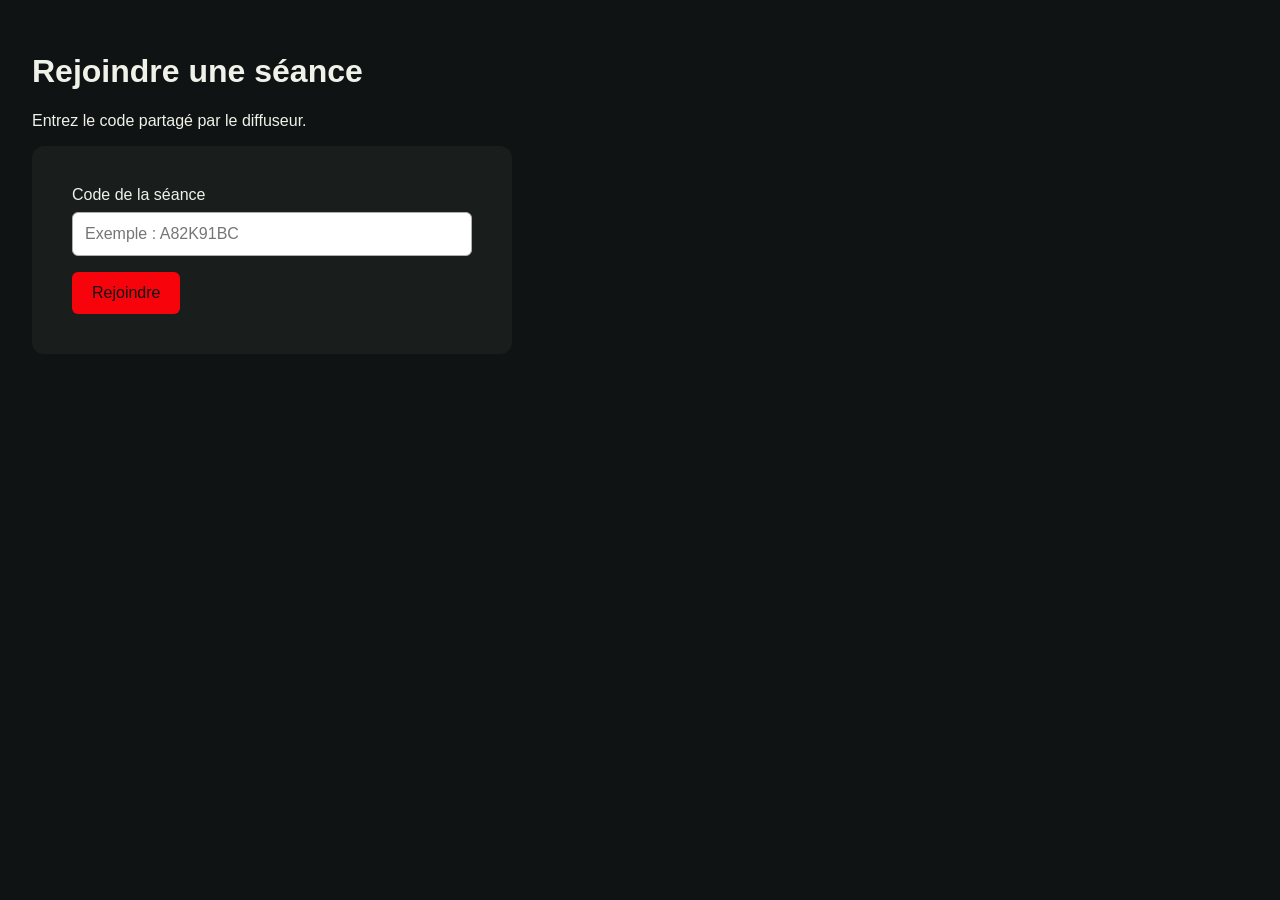
==== apprentissage wary/index.html @ e626be02 "premiere maquette du site" ====
<!DOCTYPE html>
<html lang="fr">
  <head>
    <link rel="stylesheet" href="style.css">
    <meta charset="UTF-8">
    <meta name="viewport" content="width=device-width, initial-scale=1">
    <title>Mon premier écran Stream’int</title>
  </head>

  <body>
    <h1>Rejoindre une séance</h1>

    <p>Entrez le code partagé par le diffuseur.</p>

   <form id="formulaire">
  <label for="code">Code de la séance</label>

  <input
    id="code"
    name="code"
    type="text"
    placeholder="Exemple : A82K91BC"
    required
  >

  <button type="submit">Rejoindre</button>
</form>

<p id="message" role="status"></p>

<script src="script.js"></script>
  </body>
</html>
---- apprentissage wary/style.css ----
body {
  font-family: Arial, sans-serif;
  background-color: #101313;
  color: #eff2e9;
  padding: 24px;
}

form {
  background-color: #191d1c;
  padding: 40px;
  border-radius: 12px;
  max-width: 400px;
}

label {
  display: block;
  margin-bottom: 8px;
}

input {
  box-sizing: border-box;
  width: 100%;
  padding: 12px;
  margin-bottom: 16px;
  border: 1px solid #a9b1a8;
  border-radius: 6px;
  font-size: 16px;
}

button {
  background-color: #f7030c;
  color: #101313;
  padding: 12px 20px;
  border: none;
  border-radius: 6px;
  font-size: 16px;
  cursor: pointer;
  border-radius: 6px;
}

button:hover {
  background-color: #f7030c;
}
.message-erreur {
  color: #f7030c;
  border-left: 4px solid #f7030c;
  padding-left: 12px;
}

.message-valide {
  color: #eff2e9;
  border-left: 4px solid #eff2e9;
  padding-left: 12px;
}
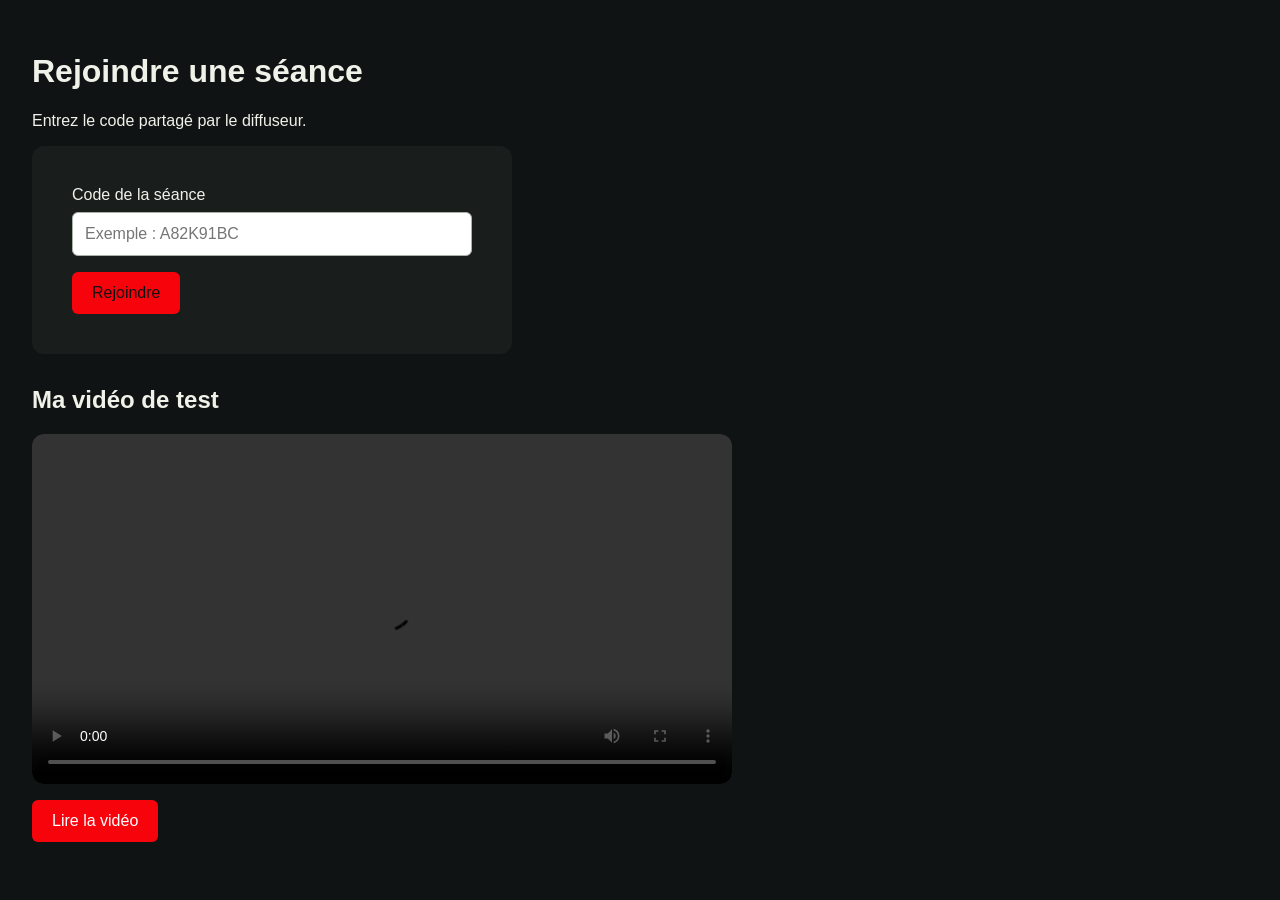
==== commit f75a4805: "Test video et script java ameliore" ====
--- a/apprentissage wary/index.html
+++ b/apprentissage wary/index.html
@@ -27,7 +27,17 @@
 </form>
 
 <p id="message" role="status"></p>
+<section>
+  <h2>Ma vidéo de test</h2>
 
+  <video id="lecteur" controls preload="metadata">
+    <source src="videos/test.mp4" type="video/mp4">
+    Ton navigateur ne prend pas en charge ce lecteur vidéo.
+  </video>
+  <button id="bouton-lecture" type="button">
+  Lire la vidéo
+</button>
+</section>
 <script src="script.js"></script>
   </body>
 </html>
--- a/apprentissage wary/style.css
+++ b/apprentissage wary/style.css
@@ -51,4 +51,20 @@
   color: #eff2e9;
   border-left: 4px solid #eff2e9;
   padding-left: 12px;
+}
+section {
+  margin-top: 32px;
+}
+
+video {
+  display: block;
+  width: 100%;
+  max-width: 700px;
+  background-color: #000000;
+  border-radius: 12px;
+}
+#bouton-lecture {
+  background-color: #f7030c;
+  color: #ffffff;
+  margin-top: 16px;
 }
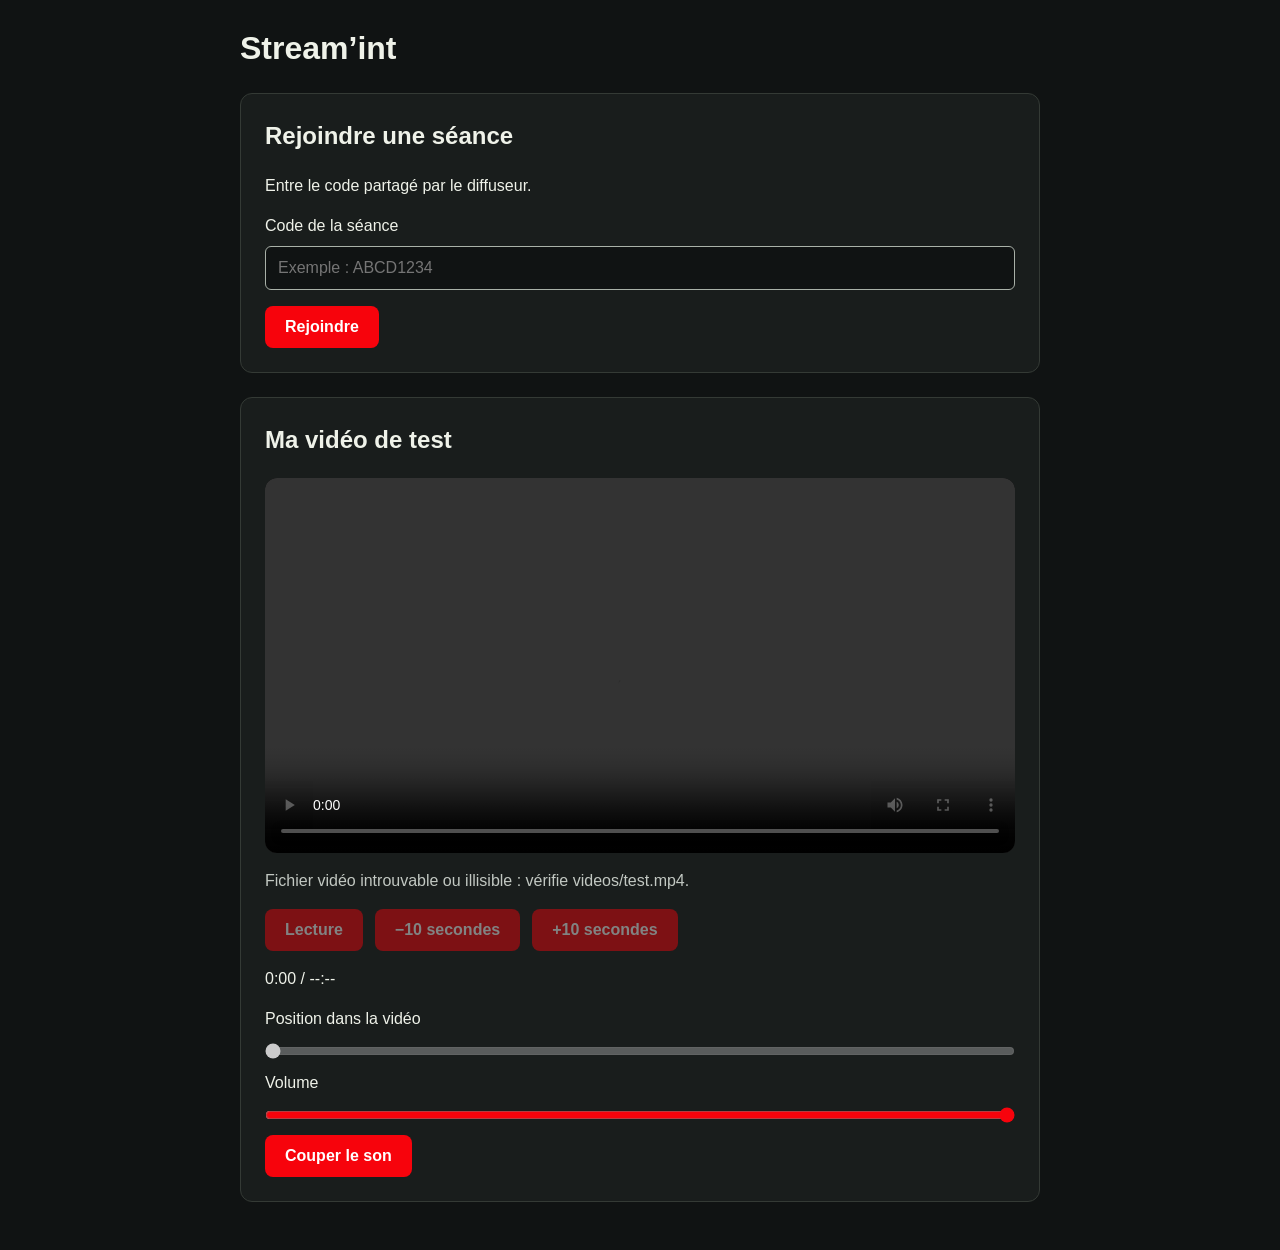
==== commit 148adfda: "maj de öe la maquette du site avec les boutons pause, reglage du volume etc" ====
--- a/apprentissage wary/index.html
+++ b/apprentissage wary/index.html
@@ -1,43 +1,107 @@
 <!DOCTYPE html>
 <html lang="fr">
   <head>
+    <meta charset="UTF-8">
+
+    <meta
+      name="viewport"
+      content="width=device-width, initial-scale=1"
+    >
+
+    <title>Stream’int — Apprentissage de Warren</title>
+
     <link rel="stylesheet" href="style.css">
-    <meta charset="UTF-8">
-    <meta name="viewport" content="width=device-width, initial-scale=1">
-    <title>Mon premier écran Stream’int</title>
+    <script src="script.js" defer></script>
   </head>
 
   <body>
-    <h1>Rejoindre une séance</h1>
+    <main>
+      <h1>Stream’int</h1>
 
-    <p>Entrez le code partagé par le diffuseur.</p>
+      <section>
+        <h2>Rejoindre une séance</h2>
+        <p>Entre le code partagé par le diffuseur.</p>
 
-   <form id="formulaire">
-  <label for="code">Code de la séance</label>
+        <form id="formulaire">
+          <label for="code">Code de la séance</label>
 
-  <input
-    id="code"
-    name="code"
-    type="text"
-    placeholder="Exemple : A82K91BC"
-    required
-  >
+          <input
+            id="code"
+            name="code"
+            type="text"
+            placeholder="Exemple : ABCD1234"
+            autocomplete="off"
+            required
+          >
 
-  <button type="submit">Rejoindre</button>
-</form>
+          <button type="submit">Rejoindre</button>
+        </form>
 
-<p id="message" role="status"></p>
-<section>
-  <h2>Ma vidéo de test</h2>
+        <p id="message" role="status"></p>
+      </section>
 
-  <video id="lecteur" controls preload="metadata">
-    <source src="videos/test.mp4" type="video/mp4">
-    Ton navigateur ne prend pas en charge ce lecteur vidéo.
-  </video>
-  <button id="bouton-lecture" type="button">
-  Lire la vidéo
-</button>
-</section>
-<script src="script.js"></script>
+      <section>
+        <h2>Ma vidéo de test</h2>
+
+        <video
+          id="lecteur"
+          controls
+          preload="metadata"
+          playsinline
+        >
+          <source src="videos/test.mp4" type="video/mp4">
+          Ton navigateur ne prend pas en charge la vidéo.
+        </video>
+
+        <p id="etat-video" role="status">
+          Chargement de la vidéo…
+        </p>
+
+        <div class="commandes">
+          <button id="bouton-lecture" type="button" disabled>
+            Lecture
+          </button>
+
+        
+
+          <button id="bouton-reculer" type="button" disabled>
+            −10 secondes
+          </button>
+
+          <button id="bouton-avancer" type="button" disabled>
+            +10 secondes
+          </button>
+        </div>
+
+        <p id="temps-lecture">0:00 / --:--</p>
+
+        <label for="progression">
+          Position dans la vidéo
+        </label>
+
+        <input
+          id="progression"
+          type="range"
+          min="0"
+          max="0"
+          step="0.1"
+          value="0"
+          disabled
+        >
+        <label for="volume">Volume</label>
+
+       <input
+          id="volume"
+         type="range"
+         min="0"
+         max="1"
+         step="0.05"
+         value="1"
+        > 
+        <button id="bouton-muet" type="button">
+         Couper le son
+        </button>
+      </section>
+    </main>
   </body>
 </html>
--- a/apprentissage wary/style.css
+++ b/apprentissage wary/style.css
@@ -1,15 +1,35 @@
+* {
+  box-sizing: border-box;
+}
+
 body {
+  margin: 0;
+  padding: 24px;
   font-family: Arial, sans-serif;
+  line-height: 1.5;
   background-color: #101313;
   color: #eff2e9;
-  padding: 24px;
 }
 
-form {
+main {
+  max-width: 800px;
+  margin: 0 auto;
+}
+
+h1 {
+  margin-top: 0;
+}
+
+h2 {
+  margin-top: 0;
+}
+
+section {
+  margin-bottom: 24px;
+  padding: 24px;
   background-color: #191d1c;
-  padding: 40px;
+  border: 1px solid #343a35;
   border-radius: 12px;
-  max-width: 400px;
 }
 
 label {
@@ -17,32 +37,46 @@
   margin-bottom: 8px;
 }
 
-input {
-  box-sizing: border-box;
+input[type="text"] {
+  display: block;
   width: 100%;
+  margin-bottom: 16px;
   padding: 12px;
-  margin-bottom: 16px;
+  font-size: 16px;
+  color: #eff2e9;
+  background-color: #101313;
   border: 1px solid #a9b1a8;
   border-radius: 6px;
-  font-size: 16px;
 }
 
 button {
+  padding: 12px 20px;
+  font-size: 16px;
+  font-weight: bold;
+  color: #ffffff;
   background-color: #f7030c;
-  color: #101313;
-  padding: 12px 20px;
   border: none;
-  border-radius: 6px;
-  font-size: 16px;
+  border-radius: 8px;
   cursor: pointer;
-  border-radius: 6px;
 }
 
-button:hover {
-  background-color: #f7030c;
+button:hover:not(:disabled) {
+  background-color: #cf020a;
 }
+
+button:disabled {
+  opacity: 0.45;
+  cursor: not-allowed;
+}
+
+button:focus-visible,
+input:focus-visible {
+  outline: 2px solid #ffffff;
+  outline-offset: 4px;
+}
+
 .message-erreur {
-  color: #f7030c;
+  color: #ff858a;
   border-left: 4px solid #f7030c;
   padding-left: 12px;
 }
@@ -52,19 +86,56 @@
   border-left: 4px solid #eff2e9;
   padding-left: 12px;
 }
-section {
-  margin-top: 32px;
+
+#message:empty {
+  display: none;
 }
 
 video {
   display: block;
   width: 100%;
-  max-width: 700px;
   background-color: #000000;
   border-radius: 12px;
 }
-#bouton-lecture {
-  background-color: #f7030c;
-  color: #ffffff;
+
+.commandes {
+  display: flex;
+  flex-wrap: wrap;
+  gap: 12px;
   margin-top: 16px;
+}
+
+#etat-video {
+  color: #c2c8c2;
+}
+
+#temps-lecture {
+  font-variant-numeric: tabular-nums;
+}
+
+#progression {
+  display: block;
+  width: 100%;
+  margin: 12px 0;
+  accent-color: #f7030c;
+}
+
+@media (max-width: 480px) {
+  body {
+    padding: 12px;
+  }
+
+  section {
+    padding: 16px;
+  }
+
+  .commandes button {
+    flex: 1 1 140px;
+  }
+}
+#volume {
+  display: block;
+  width: 100%;
+  margin: 12px 0;
+  accent-color: #f7030c;
 }
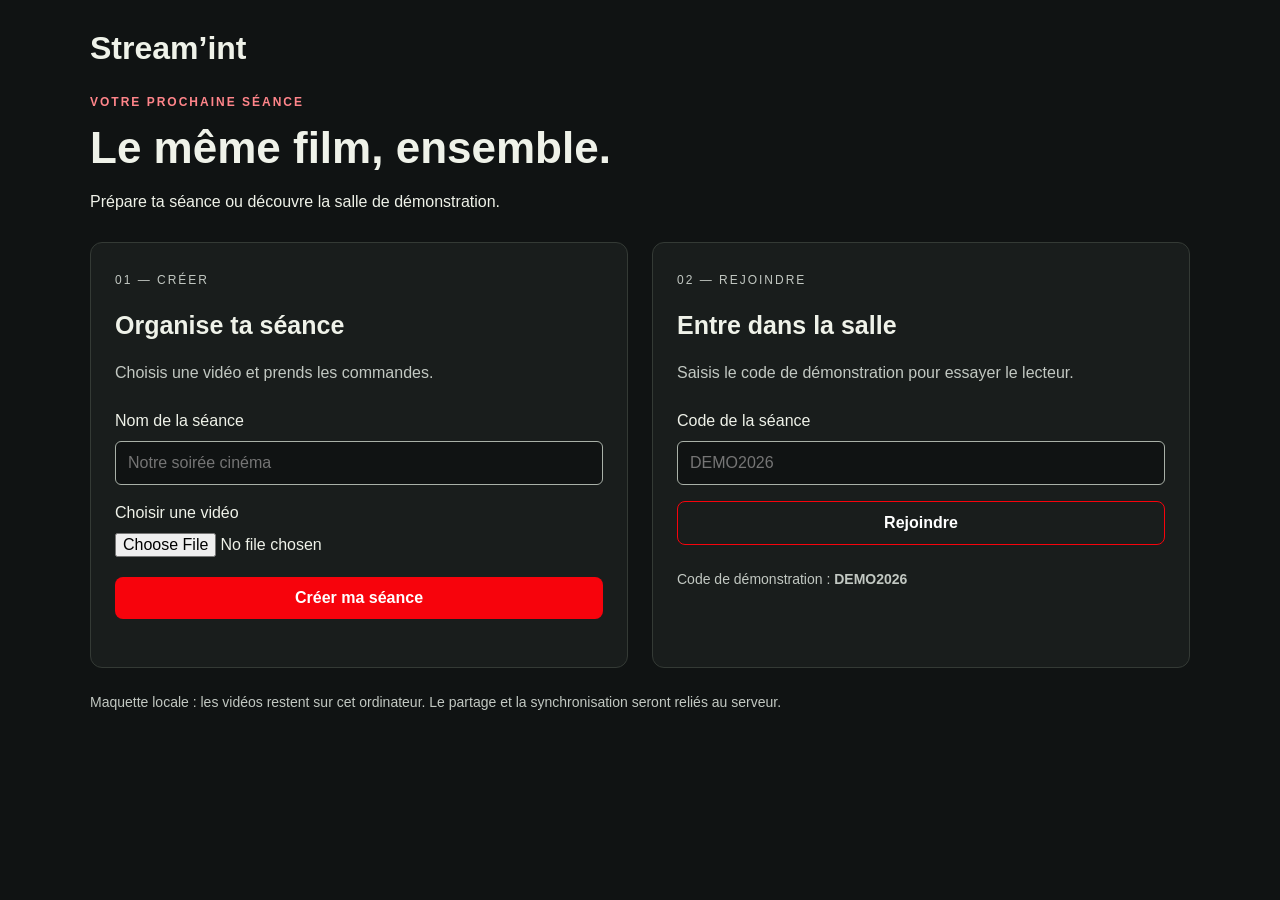
==== commit da8516fe: "Ajout de la navigation et de commandes sur la maquette" ====
--- a/apprentissage wary/index.html
+++ b/apprentissage wary/index.html
@@ -2,13 +2,9 @@
 <html lang="fr">
   <head>
     <meta charset="UTF-8">
+    <meta name="viewport" content="width=device-width, initial-scale=1">
 
-    <meta
-      name="viewport"
-      content="width=device-width, initial-scale=1"
-    >
-
-    <title>Stream’int — Apprentissage de Warren</title>
+    <title>Stream’int</title>
 
     <link rel="stylesheet" href="style.css">
     <script src="script.js" defer></script>
@@ -18,30 +14,105 @@
     <main>
       <h1>Stream’int</h1>
 
-      <section>
-        <h2>Rejoindre une séance</h2>
-        <p>Entre le code partagé par le diffuseur.</p>
+      <!-- Formulaire d’entrée dans la salle -->
+      <section id="accueil">
+  <div class="introduction">
+    <p class="surtitre">VOTRE PROCHAINE SÉANCE</p>
+    <h2>Le même film, ensemble.</h2>
+    <p>Prépare ta séance ou découvre la salle de démonstration.</p>
+  </div>
 
-        <form id="formulaire">
-          <label for="code">Code de la séance</label>
+  <div class="cartes-accueil">
+    <!-- Création avec une vidéo locale -->
+    <article class="carte-accueil">
+      <span class="repere">01 — CRÉER</span>
+      <h3>Organise ta séance</h3>
+      <p>Choisis une vidéo et prends les commandes.</p>
 
-          <input
-            id="code"
-            name="code"
-            type="text"
-            placeholder="Exemple : ABCD1234"
-            autocomplete="off"
-            required
-          >
+      <form id="formulaire-creation">
+        <label for="nom-seance">Nom de la séance</label>
 
-          <button type="submit">Rejoindre</button>
-        </form>
+        <input
+          id="nom-seance"
+          type="text"
+          placeholder="Notre soirée cinéma"
+          maxlength="80"
+          required
+        >
 
-        <p id="message" role="status"></p>
-      </section>
+        <label for="fichier-video">Choisir une vidéo</label>
 
-      <section>
-        <h2>Ma vidéo de test</h2>
+        <input
+          id="fichier-video"
+          type="file"
+          accept="video/*"
+          required
+        >
+
+        <button type="submit">Créer ma séance</button>
+      </form>
+
+      <p id="message-creation" role="status"></p>
+    </article>
+
+    <!-- Accès à la démonstration -->
+    <article class="carte-accueil">
+      <span class="repere">02 — REJOINDRE</span>
+      <h3>Entre dans la salle</h3>
+      <p>Saisis le code de démonstration pour essayer le lecteur.</p>
+
+      <form id="formulaire">
+        <label for="code">Code de la séance</label>
+
+        <input
+          id="code"
+          name="code"
+          type="text"
+          placeholder="DEMO2026"
+          autocomplete="off"
+          required
+        >
+
+        <button class="bouton-secondaire" type="submit">
+          Rejoindre
+        </button>
+      </form>
+
+      <p id="message" role="status"></p>
+
+      <p class="information">
+        Code de démonstration : <strong>DEMO2026</strong>
+      </p>
+    </article>
+  </div>
+
+  <p class="information">
+    Maquette locale : les vidéos restent sur cet ordinateur.
+    Le partage et la synchronisation seront reliés au serveur.
+  </p>
+</section>
+      
+
+      <!-- La salle reste masquée avant la validation du code -->
+      <section id="salle" hidden>
+        <h2 id="titre-salle">Salle de visionnage</h2>
+
+        <div class="invitation">
+  <div>
+    <p>Code de démonstration</p>
+    <strong id="code-affiche"></strong>
+  </div>
+
+  <button id="bouton-copier" type="button">
+    Copier le code
+  </button>
+</div>
+
+<p id="message-copie" role="status"></p>
+
+        <button id="bouton-quitter" type="button">
+          Retour à l’accueil
+        </button>
 
         <video
           id="lecteur"
@@ -52,17 +123,19 @@
           <source src="videos/test.mp4" type="video/mp4">
           Ton navigateur ne prend pas en charge la vidéo.
         </video>
+        <button id="bouton-plein-ecran" type="button">
+  Plein écran
+</button>
 
         <p id="etat-video" role="status">
           Chargement de la vidéo…
         </p>
 
+        <!-- Commandes du lecteur -->
         <div class="commandes">
           <button id="bouton-lecture" type="button" disabled>
             Lecture
           </button>
-
-        
 
           <button id="bouton-reculer" type="button" disabled>
             −10 secondes
@@ -75,9 +148,7 @@
 
         <p id="temps-lecture">0:00 / --:--</p>
 
-        <label for="progression">
-          Position dans la vidéo
-        </label>
+        <label for="progression">Position dans la vidéo</label>
 
         <input
           id="progression"
@@ -88,18 +159,20 @@
           value="0"
           disabled
         >
+
         <label for="volume">Volume</label>
 
-       <input
+        <input
           id="volume"
-         type="range"
-         min="0"
-         max="1"
-         step="0.05"
-         value="1"
-        > 
+          type="range"
+          min="0"
+          max="1"
+          step="0.05"
+          value="1"
+        >
+
         <button id="bouton-muet" type="button">
-         Couper le son
+          Couper le son
         </button>
       </section>
     </main>
--- a/apprentissage wary/style.css
+++ b/apprentissage wary/style.css
@@ -1,5 +1,10 @@
 * {
   box-sizing: border-box;
+}
+
+/* Garantit que les écrans masqués ne s’affichent pas. */
+[hidden] {
+  display: none !important;
 }
 
 body {
@@ -16,10 +21,7 @@
   margin: 0 auto;
 }
 
-h1 {
-  margin-top: 0;
-}
-
+h1,
 h2 {
   margin-top: 0;
 }
@@ -69,6 +71,7 @@
   cursor: not-allowed;
 }
 
+/* Rend la navigation au clavier visible. */
 button:focus-visible,
 input:focus-visible {
   outline: 2px solid #ffffff;
@@ -89,6 +92,26 @@
 
 #message:empty {
   display: none;
+}
+
+.information {
+  margin-top: 24px;
+  color: #c2c8c2;
+  font-size: 14px;
+}
+
+#code-affiche {
+  color: #ff858a;
+}
+
+#bouton-quitter {
+  margin-bottom: 20px;
+  background-color: transparent;
+  border: 1px solid #f7030c;
+}
+
+#bouton-quitter:hover {
+  background-color: #342024;
 }
 
 video {
@@ -113,13 +136,15 @@
   font-variant-numeric: tabular-nums;
 }
 
-#progression {
-  display: block;
-  width: 100%;
-  margin: 12px 0;
+#progression,
+#volume {
+  display: block;
+  width: 100%;
+  margin: 12px 0 20px;
   accent-color: #f7030c;
 }
 
+/* Les boutons reviennent à la ligne sur petit écran. */
 @media (max-width: 480px) {
   body {
     padding: 12px;
@@ -133,9 +158,150 @@
     flex: 1 1 140px;
   }
 }
-#volume {
-  display: block;
-  width: 100%;
-  margin: 12px 0;
-  accent-color: #f7030c;
+#formulaire-creation {
+  margin-bottom: 24px;
+}
+
+input[type="file"] {
+  display: block;
+  width: 100%;
+  margin-bottom: 20px;
+  font: inherit;
+}
+
+#message-creation {
+  color: #ff858a;
+}
+
+#titre-salle {
+  overflow-wrap: anywhere;
+}
+.invitation {
+  display: flex;
+  justify-content: space-between;
+  align-items: center;
+  flex-wrap: wrap;
+  gap: 16px;
+  padding: 16px;
+  margin-bottom: 16px;
+  background-color: #101313;
+  border: 1px solid #343a35;
+  border-radius: 8px;
+}
+
+.invitation p {
+  margin: 0 0 6px;
+}
+
+#code-affiche {
+  font-family: monospace;
+  font-size: 24px;
+  letter-spacing: 2px;
+}
+
+#message-copie {
+  color: #c2c8c2;
+}
+
+#message-copie:empty {
+  display: none;
+}
+
+#bouton-plein-ecran {
+  margin-top: 12px;
+  background-color: transparent;
+  border: 1px solid #f7030c;
+}
+/* Accueil en deux colonnes */
+main {
+  max-width: 1100px;
+}
+
+#accueil {
+  padding: 0;
+  background-color: transparent;
+  border: none;
+}
+
+.introduction {
+  margin-bottom: 28px;
+}
+
+.surtitre {
+  color: #ff858a;
+  font-size: 12px;
+  font-weight: bold;
+  letter-spacing: 2px;
+}
+
+.introduction h2 {
+  margin-bottom: 12px;
+  font-size: clamp(28px, 4vw, 44px);
+  line-height: 1.15;
+}
+
+.cartes-accueil {
+  display: grid;
+  grid-template-columns: repeat(2, minmax(0, 1fr));
+  gap: 24px;
+}
+
+.carte-accueil {
+  min-width: 0;
+  padding: 24px;
+  background-color: #191d1c;
+  border: 1px solid #343a35;
+  border-radius: 12px;
+}
+
+.repere {
+  color: #c2c8c2;
+  font-size: 12px;
+  letter-spacing: 2px;
+}
+
+.carte-accueil h3 {
+  margin: 16px 0 10px;
+  font-size: 25px;
+}
+
+.carte-accueil > p {
+  color: #c2c8c2;
+}
+
+.carte-accueil form {
+  margin-top: 24px;
+}
+
+.carte-accueil button {
+  width: 100%;
+}
+
+.carte-accueil .bouton-secondaire {
+  background-color: transparent;
+  border: 1px solid #f7030c;
+}
+
+.carte-accueil .bouton-secondaire:hover {
+  background-color: #342024;
+}
+
+.carte-accueil .message-erreur,
+#message-creation {
+  color: #ff858a;
+}
+
+#message-creation:empty {
+  display: none;
+}
+
+/* Une seule colonne sur les écrans étroits */
+@media (max-width: 700px) {
+  .cartes-accueil {
+    grid-template-columns: 1fr;
+  }
+
+  .carte-accueil {
+    padding: 20px;
+  }
 }
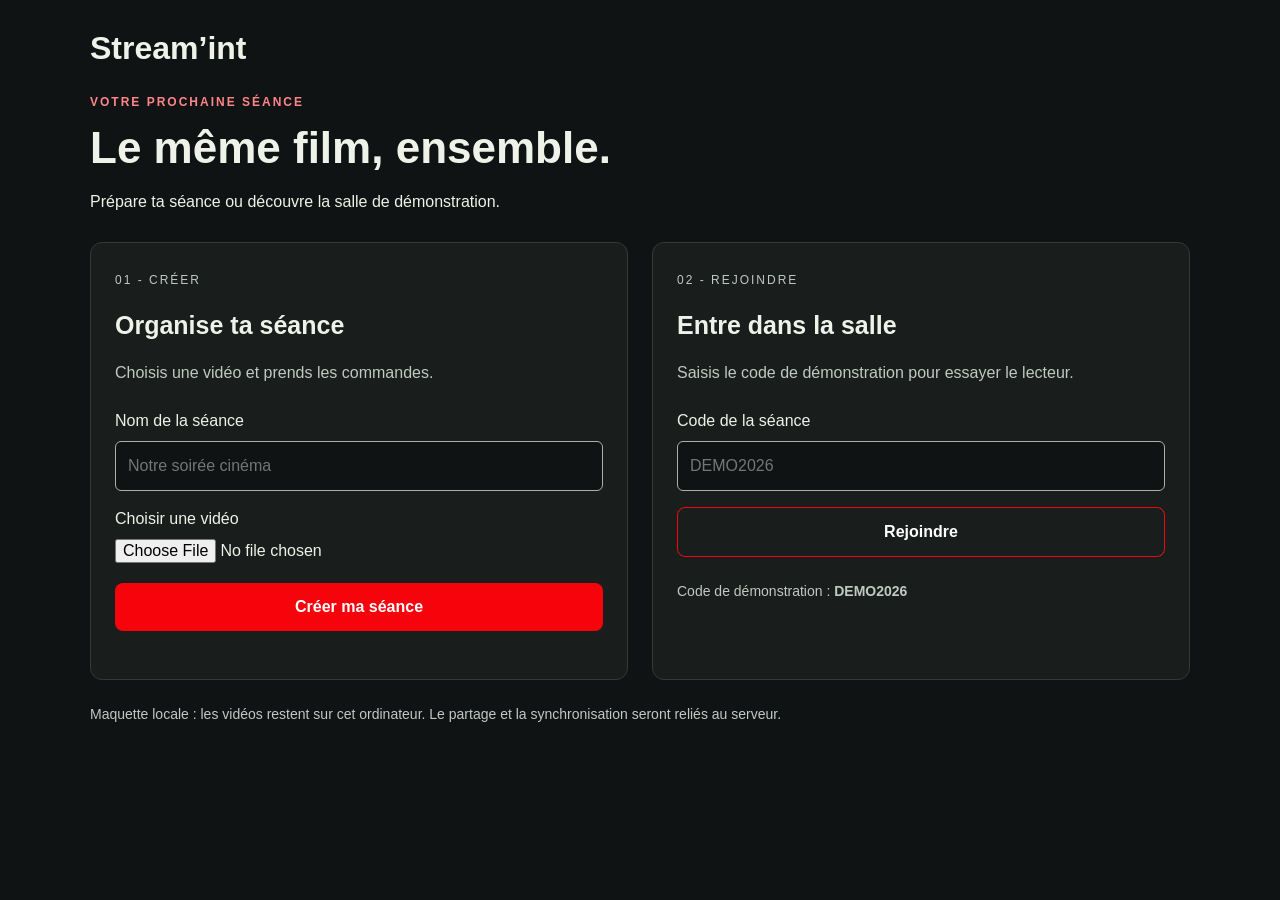
==== commit 9f51fccd: "maquette revue et affichage des participants a la session" ====
--- a/apprentissage wary/index.html
+++ b/apprentissage wary/index.html
@@ -14,7 +14,7 @@
     <main>
       <h1>Stream’int</h1>
 
-      <!-- Formulaire d’entrée dans la salle -->
+      <!-- Formulaire dentree dans la salle -->
       <section id="accueil">
   <div class="introduction">
     <p class="surtitre">VOTRE PROCHAINE SÉANCE</p>
@@ -23,9 +23,9 @@
   </div>
 
   <div class="cartes-accueil">
-    <!-- Création avec une vidéo locale -->
+    <!-- Creation avec une video locale -->
     <article class="carte-accueil">
-      <span class="repere">01 — CRÉER</span>
+      <span class="repere">01 - CRÉER</span>
       <h3>Organise ta séance</h3>
       <p>Choisis une vidéo et prends les commandes.</p>
 
@@ -55,9 +55,9 @@
       <p id="message-creation" role="status"></p>
     </article>
 
-    <!-- Accès à la démonstration -->
+    <!-- Acces a la demonstration -->
     <article class="carte-accueil">
-      <span class="repere">02 — REJOINDRE</span>
+      <span class="repere">02 - REJOINDRE</span>
       <h3>Entre dans la salle</h3>
       <p>Saisis le code de démonstration pour essayer le lecteur.</p>
 
@@ -93,7 +93,7 @@
 </section>
       
 
-      <!-- La salle reste masquée avant la validation du code -->
+      <!-- La salle reste masquee avant la validation du code -->
       <section id="salle" hidden>
         <h2 id="titre-salle">Salle de visionnage</h2>
 
@@ -109,6 +109,18 @@
 </div>
 
 <p id="message-copie" role="status"></p>
+<!-- Participants -->
+<aside class="participants" aria-labelledby="titre-participants">
+  <h3 id="titre-participants">Participants</h3>
+
+  <p id="nombre-participants" role="status"></p>
+
+  <ul id="liste-participants"></ul>
+
+  <p class="information">
+    Participants fictifs pour la démonstration.
+  </p>
+</aside>
 
         <button id="bouton-quitter" type="button">
           Retour à l’accueil
@@ -177,4 +189,4 @@
       </section>
     </main>
   </body>
-</html>+</html>
--- a/apprentissage wary/style.css
+++ b/apprentissage wary/style.css
@@ -2,7 +2,7 @@
   box-sizing: border-box;
 }
 
-/* Garantit que les écrans masqués ne s’affichent pas. */
+/* Garantit que les ecrans masques ne saffichent pas */
 [hidden] {
   display: none !important;
 }
@@ -17,7 +17,7 @@
 }
 
 main {
-  max-width: 800px;
+  max-width: 1100px;
   margin: 0 auto;
 }
 
@@ -71,7 +71,7 @@
   cursor: not-allowed;
 }
 
-/* Rend la navigation au clavier visible. */
+/* Rend la navigation au clavier visible */
 button:focus-visible,
 input:focus-visible {
   outline: 2px solid #ffffff;
@@ -144,20 +144,6 @@
   accent-color: #f7030c;
 }
 
-/* Les boutons reviennent à la ligne sur petit écran. */
-@media (max-width: 480px) {
-  body {
-    padding: 12px;
-  }
-
-  section {
-    padding: 16px;
-  }
-
-  .commandes button {
-    flex: 1 1 140px;
-  }
-}
 #formulaire-creation {
   margin-bottom: 24px;
 }
@@ -213,9 +199,6 @@
   border: 1px solid #f7030c;
 }
 /* Accueil en deux colonnes */
-main {
-  max-width: 1100px;
-}
 
 #accueil {
   padding: 0;
@@ -295,13 +278,140 @@
   display: none;
 }
 
-/* Une seule colonne sur les écrans étroits */
+
+/* Tailles et debordements */
+html {
+  font-size: 16px;
+}
+
+body {
+  font-size: 1rem;
+}
+
+button,
+input[type="text"],
+input[type="file"] {
+  font: inherit;
+  min-width: 0;
+  max-width: 100%;
+}
+
+button {
+  min-height: 44px;
+  font-weight: bold;
+  overflow-wrap: anywhere;
+}
+
+video {
+  max-height: 70vh;
+  object-fit: contain;
+}
+
+/* Petits ecrans */
 @media (max-width: 700px) {
+  body {
+    padding: 12px;
+  }
+
+  section,
+  .carte-accueil {
+    padding: 16px;
+  }
+
   .cartes-accueil {
     grid-template-columns: 1fr;
-  }
-
-  .carte-accueil {
-    padding: 20px;
-  }
+    gap: 16px;
+  }
+
+  button {
+    width: 100%;
+    padding: 15px;
+  }
+
+  .commandes {
+    flex-direction: column;
+  }
+
+  .commandes button {
+    flex: none;
+  }
+}
+
+/* Grandes fenetres */
+@media (min-width: 1900px) {
+  html {
+    font-size: 22px;
+  }
+
+  main {
+    max-width: 1500px;
+  }
+
+  .cartes-accueil {
+    gap: 40px;
+  }
+
+  .carte-accueil,
+  section {
+    padding: 32px;
+  }
+
+  .introduction h2 {
+    font-size: 2.5rem;
+  }
+
+  .carte-accueil h3 {
+    font-size: 1.5rem;
+  }
+
+  .information,
+  .repere,
+  .surtitre {
+    font-size: 0.85rem;
+  }
+
+  #code-affiche {
+    font-size: 1.4rem;
+  }
+
+  button:focus-visible,
+  input:focus-visible {
+    outline-width: 4px;
+  }
+}
+/* Participants */
+.participants {
+  margin: 20px 0;
+  padding: 16px;
+  background-color: #101313;
+  border: 1px solid #343a35;
+  border-radius: 8px;
+}
+
+.participants h3 {
+  margin: 0 0 8px;
+}
+
+#liste-participants {
+  list-style: none;
+  margin: 0;
+  padding: 0;
+}
+
+#liste-participants li {
+  display: flex;
+  flex-wrap: wrap;
+  align-items: center;
+  justify-content: space-between;
+  gap: 8px;
+  padding: 12px 0;
+  border-bottom: 1px solid #343a35;
+}
+
+.role-participant {
+  padding: 4px 10px;
+  border-radius: 6px;
+  background-color: #342024;
+  color: #ff858a;
+  font-size: 0.875rem;
 }
